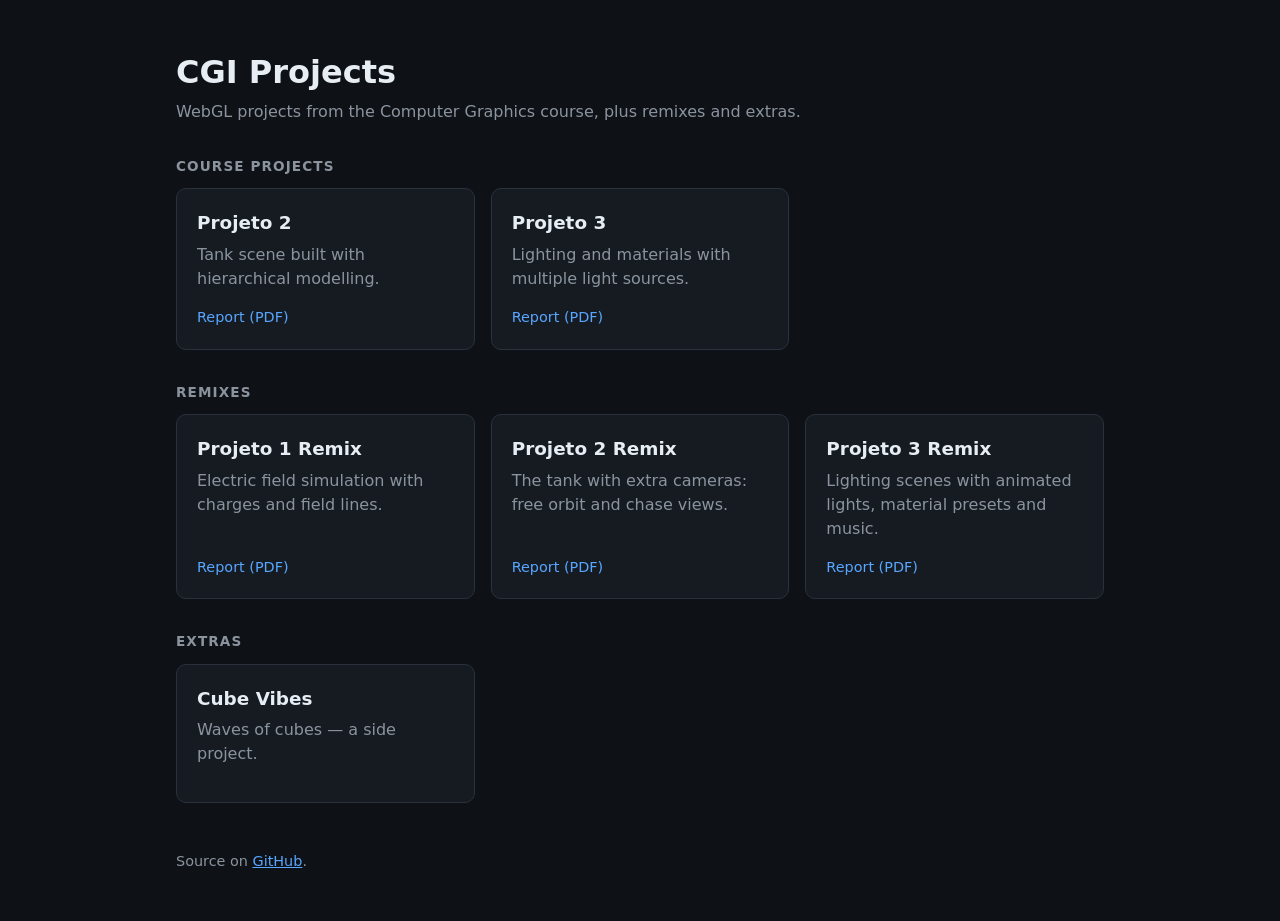
==== index.html @ b157bffd "add landing page" ====
<!doctype html>
<html lang="en">
<head>
<meta charset="utf-8">
<meta name="viewport" content="width=device-width, initial-scale=1">
<title>CGI Projects</title>
<style>
  :root {
    --bg: #0e1116;
    --card: #161b22;
    --card-hover: #1c232d;
    --border: #2a313c;
    --text: #e6edf3;
    --muted: #8b949e;
    --accent: #58a6ff;
  }
  * { box-sizing: border-box; }
  body {
    margin: 0;
    background: var(--bg);
    color: var(--text);
    font: 16px/1.5 system-ui, -apple-system, "Segoe UI", sans-serif;
  }
  main { max-width: 960px; margin: 0 auto; padding: 48px 16px; }
  h1 { margin: 0 0 4px; font-size: 2rem; }
  header p { margin: 0 0 32px; color: var(--muted); }
  h2 { font-size: 0.85rem; text-transform: uppercase; letter-spacing: 0.08em; color: var(--muted); margin: 32px 0 12px; }
  .grid { display: grid; grid-template-columns: repeat(auto-fill, minmax(260px, 1fr)); gap: 16px; }
  .card {
    position: relative;
    display: flex; flex-direction: column;
    padding: 20px;
    background: var(--card);
    border: 1px solid var(--border);
    border-radius: 10px;
    transition: background .15s, border-color .15s;
  }
  .card:hover, .card:focus-within { background: var(--card-hover); border-color: var(--accent); }
  .card h3 { margin: 0 0 6px; font-size: 1.15rem; }
  .card h3 a { color: var(--text); text-decoration: none; }
  /* whole card is clickable via the title link */
  .card h3 a::after { content: ""; position: absolute; inset: 0; border-radius: 10px; }
  .card h3 a:focus-visible { outline: none; }
  .card p { margin: 0 0 16px; color: var(--muted); flex: 1; }
  .card .report { position: relative; z-index: 1; align-self: flex-start; color: var(--accent); font-size: 0.9rem; text-decoration: none; }
  .card .report:hover { text-decoration: underline; }
  footer { margin-top: 48px; color: var(--muted); font-size: 0.9rem; }
  footer a { color: var(--accent); }
</style>
</head>
<body>
<main>
  <header>
    <h1>CGI Projects</h1>
    <p>WebGL projects from the Computer Graphics course, plus remixes and extras.</p>
  </header>

  <h2>Course projects</h2>
  <div class="grid">
    <article class="card">
      <h3><a href="projetos/projeto02/">Projeto 2</a></h3>
      <p>Tank scene built with hierarchical modelling.</p>
      <a class="report" href="projetos/projeto02/report.pdf">Report (PDF)</a>
    </article>
    <article class="card">
      <h3><a href="projetos/projeto03/">Projeto 3</a></h3>
      <p>Lighting and materials with multiple light sources.</p>
      <a class="report" href="projetos/projeto03/report.pdf">Report (PDF)</a>
    </article>
  </div>

  <h2>Remixes</h2>
  <div class="grid">
    <article class="card">
      <h3><a href="projetos/proj1/">Projeto 1 Remix</a></h3>
      <p>Electric field simulation with charges and field lines.</p>
      <a class="report" href="projetos/proj1/report.pdf">Report (PDF)</a>
    </article>
    <article class="card">
      <h3><a href="projetos/projeto02-remix/">Projeto 2 Remix</a></h3>
      <p>The tank with extra cameras: free orbit and chase views.</p>
      <a class="report" href="projetos/projeto02-remix/report.pdf">Report (PDF)</a>
    </article>
    <article class="card">
      <h3><a href="projetos/projeto03-remix/">Projeto 3 Remix</a></h3>
      <p>Lighting scenes with animated lights, material presets and music.</p>
      <a class="report" href="projetos/projeto03-remix/report.pdf">Report (PDF)</a>
    </article>
  </div>

  <h2>Extras</h2>
  <div class="grid">
    <article class="card">
      <h3><a href="projetos/waves/">Cube Vibes</a></h3>
      <p>Waves of cubes — a side project.</p>
    </article>
  </div>

  <footer>Source on <a href="https://github.com/jmamorim/CGI">GitHub</a>.</footer>
</main>
</body>
</html>
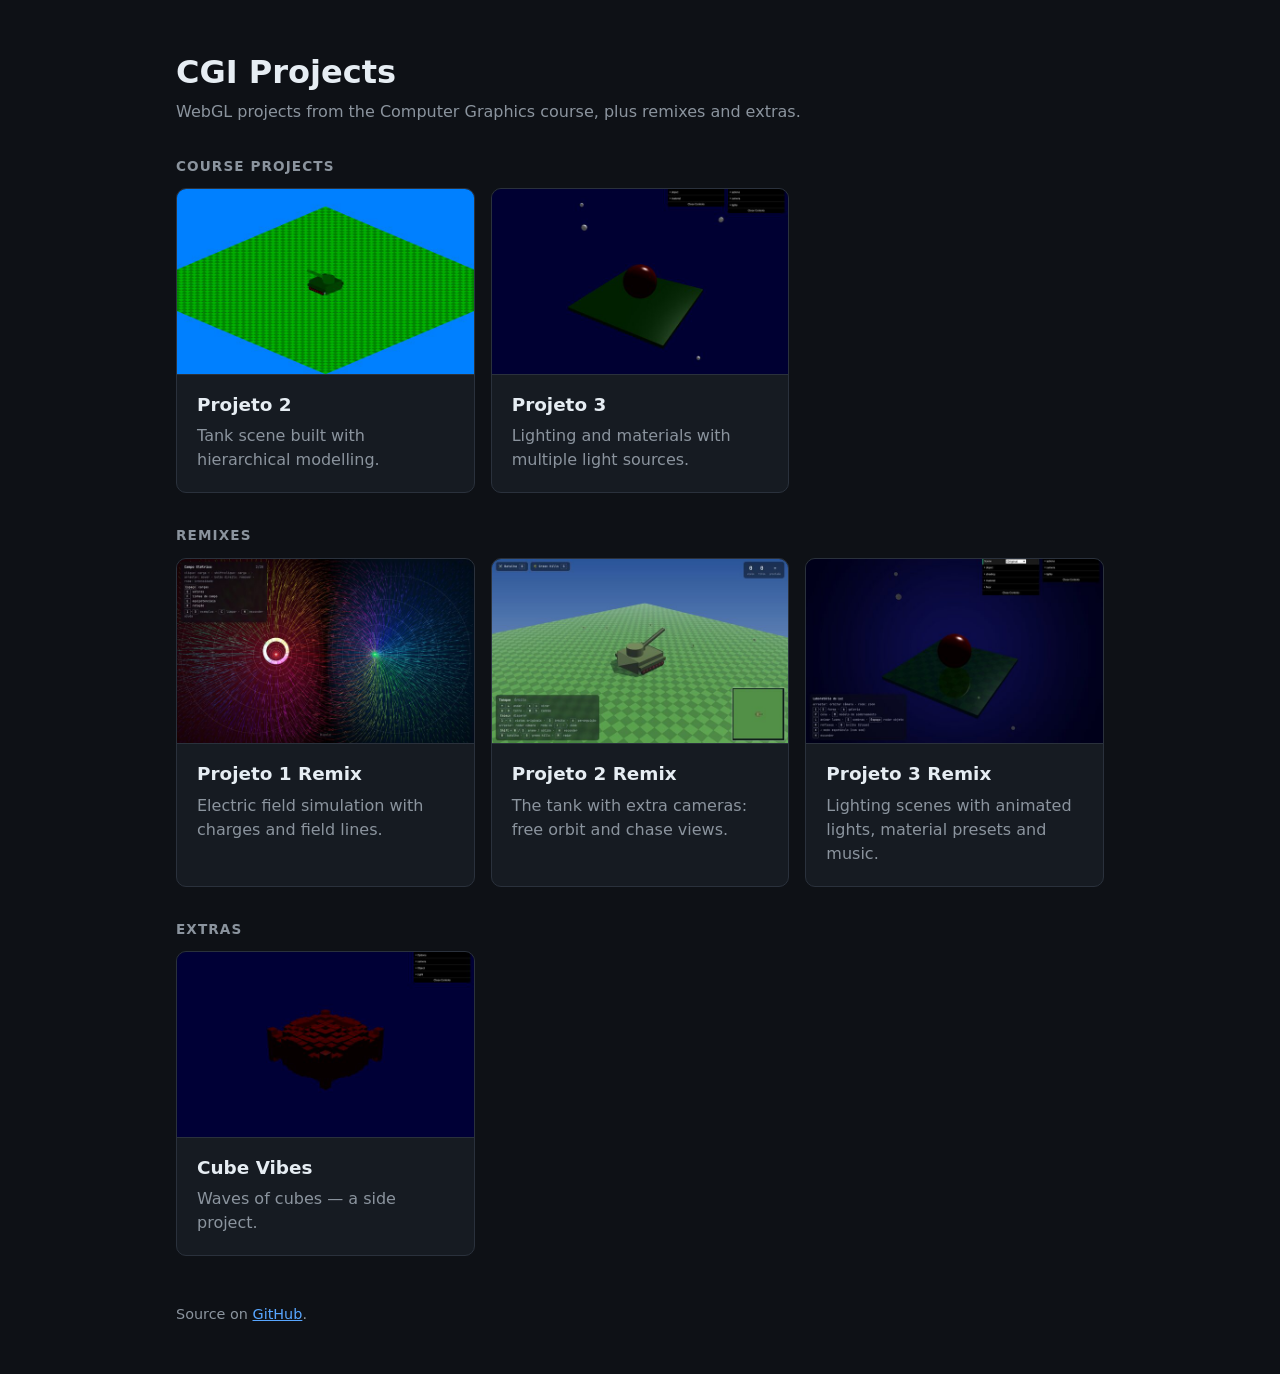
==== commit 986bc08c: "images and removal of pdf files referance on main page" ====
--- a/index.html
+++ b/index.html
@@ -29,21 +29,21 @@
   .card {
     position: relative;
     display: flex; flex-direction: column;
-    padding: 20px;
+    overflow: hidden;
+    padding: 0 20px 20px;
     background: var(--card);
     border: 1px solid var(--border);
     border-radius: 10px;
     transition: background .15s, border-color .15s;
   }
   .card:hover, .card:focus-within { background: var(--card-hover); border-color: var(--accent); }
+  .card img { display: block; width: calc(100% + 40px); margin: 0 -20px 16px; aspect-ratio: 16 / 10; object-fit: cover; border-bottom: 1px solid var(--border); }
   .card h3 { margin: 0 0 6px; font-size: 1.15rem; }
   .card h3 a { color: var(--text); text-decoration: none; }
-  /* whole card is clickable via the title link */
+  /* the title link covers the whole card, so a click anywhere opens the project */
   .card h3 a::after { content: ""; position: absolute; inset: 0; border-radius: 10px; }
   .card h3 a:focus-visible { outline: none; }
-  .card p { margin: 0 0 16px; color: var(--muted); flex: 1; }
-  .card .report { position: relative; z-index: 1; align-self: flex-start; color: var(--accent); font-size: 0.9rem; text-decoration: none; }
-  .card .report:hover { text-decoration: underline; }
+  .card p { margin: 0; color: var(--muted); }
   footer { margin-top: 48px; color: var(--muted); font-size: 0.9rem; }
   footer a { color: var(--accent); }
 </style>
@@ -58,39 +58,40 @@
   <h2>Course projects</h2>
   <div class="grid">
     <article class="card">
+      <img src="projetos/projeto02/thumb.jpg" alt="Screenshot of Projeto 2" loading="lazy">
       <h3><a href="projetos/projeto02/">Projeto 2</a></h3>
       <p>Tank scene built with hierarchical modelling.</p>
-      <a class="report" href="projetos/projeto02/report.pdf">Report (PDF)</a>
     </article>
     <article class="card">
+      <img src="projetos/projeto03/thumb.jpg" alt="Screenshot of Projeto 3" loading="lazy">
       <h3><a href="projetos/projeto03/">Projeto 3</a></h3>
       <p>Lighting and materials with multiple light sources.</p>
-      <a class="report" href="projetos/projeto03/report.pdf">Report (PDF)</a>
     </article>
   </div>
 
   <h2>Remixes</h2>
   <div class="grid">
     <article class="card">
+      <img src="projetos/proj1/thumb.jpg" alt="Screenshot of Projeto 1 Remix" loading="lazy">
       <h3><a href="projetos/proj1/">Projeto 1 Remix</a></h3>
       <p>Electric field simulation with charges and field lines.</p>
-      <a class="report" href="projetos/proj1/report.pdf">Report (PDF)</a>
     </article>
     <article class="card">
+      <img src="projetos/projeto02-remix/thumb.jpg" alt="Screenshot of Projeto 2 Remix" loading="lazy">
       <h3><a href="projetos/projeto02-remix/">Projeto 2 Remix</a></h3>
       <p>The tank with extra cameras: free orbit and chase views.</p>
-      <a class="report" href="projetos/projeto02-remix/report.pdf">Report (PDF)</a>
     </article>
     <article class="card">
+      <img src="projetos/projeto03-remix/thumb.jpg" alt="Screenshot of Projeto 3 Remix" loading="lazy">
       <h3><a href="projetos/projeto03-remix/">Projeto 3 Remix</a></h3>
       <p>Lighting scenes with animated lights, material presets and music.</p>
-      <a class="report" href="projetos/projeto03-remix/report.pdf">Report (PDF)</a>
     </article>
   </div>
 
   <h2>Extras</h2>
   <div class="grid">
     <article class="card">
+      <img src="projetos/waves/thumb.jpg" alt="Screenshot of Cube Vibes" loading="lazy">
       <h3><a href="projetos/waves/">Cube Vibes</a></h3>
       <p>Waves of cubes — a side project.</p>
     </article>
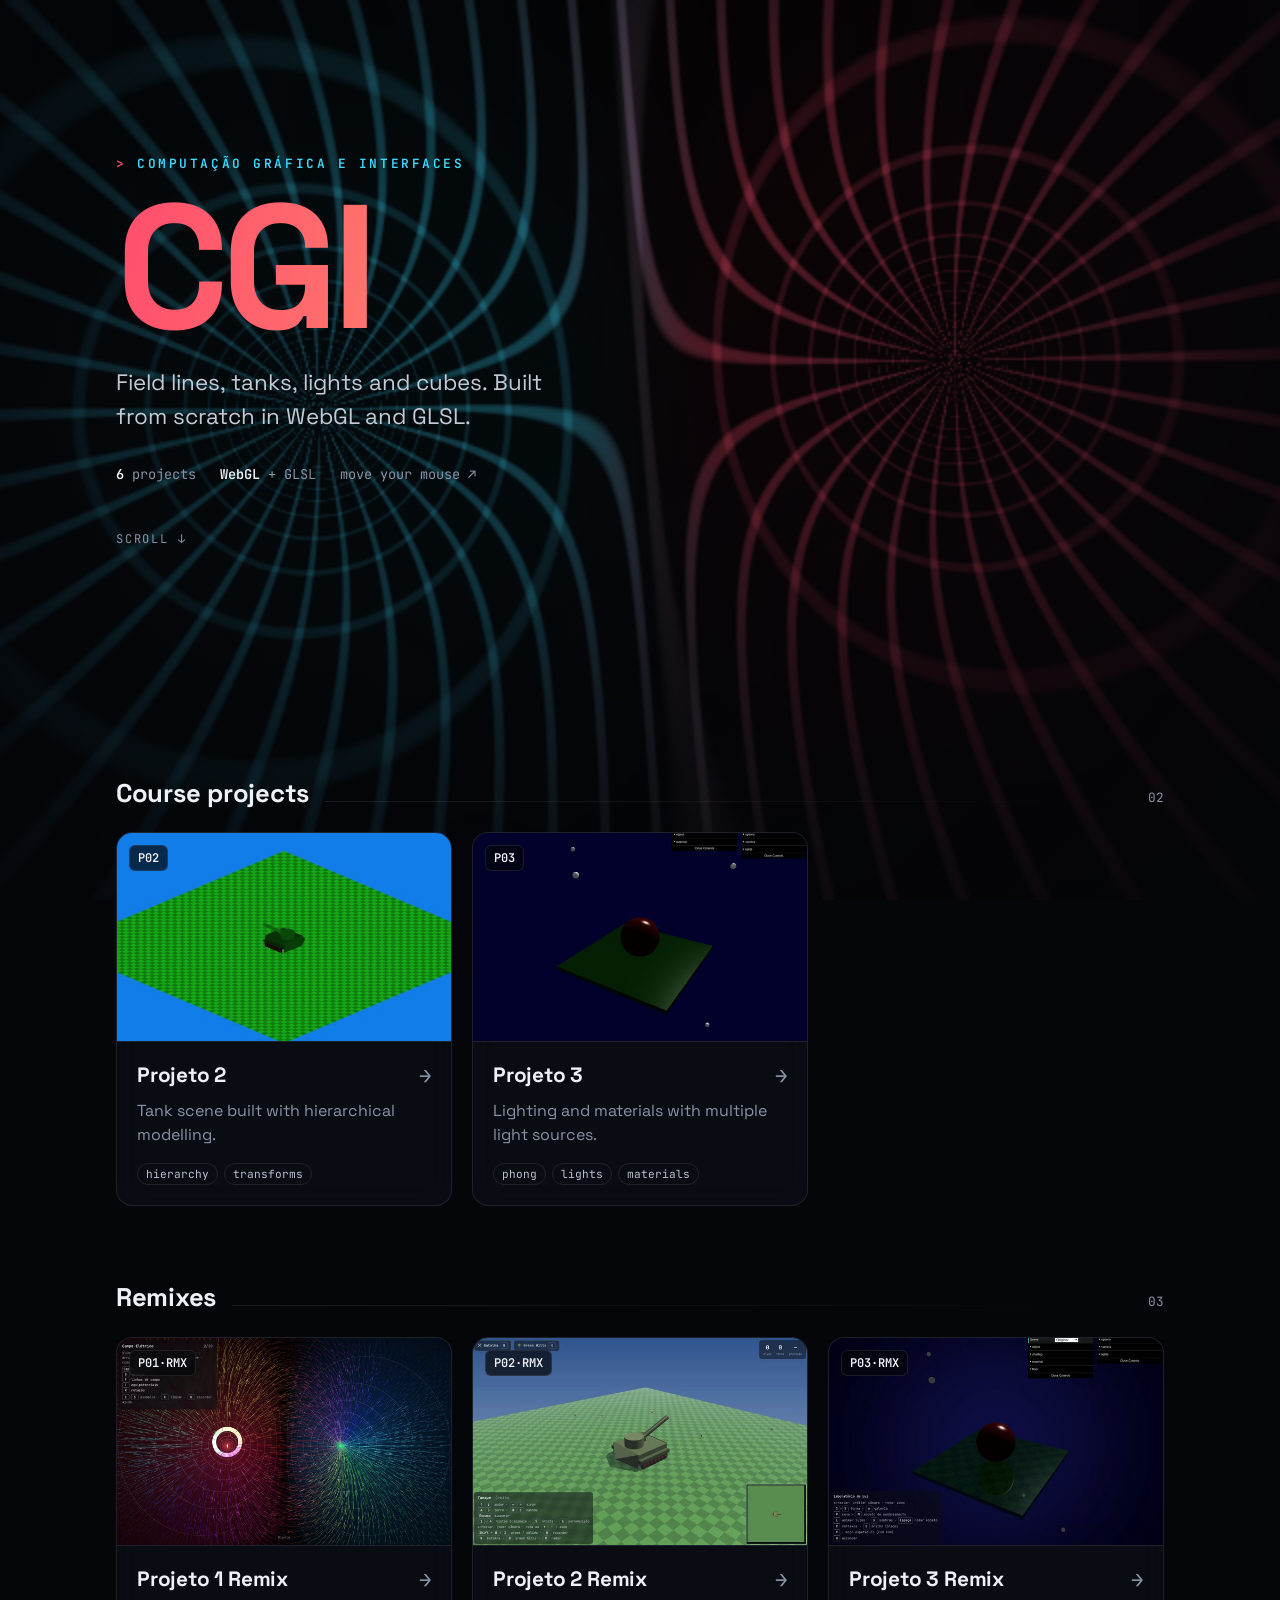
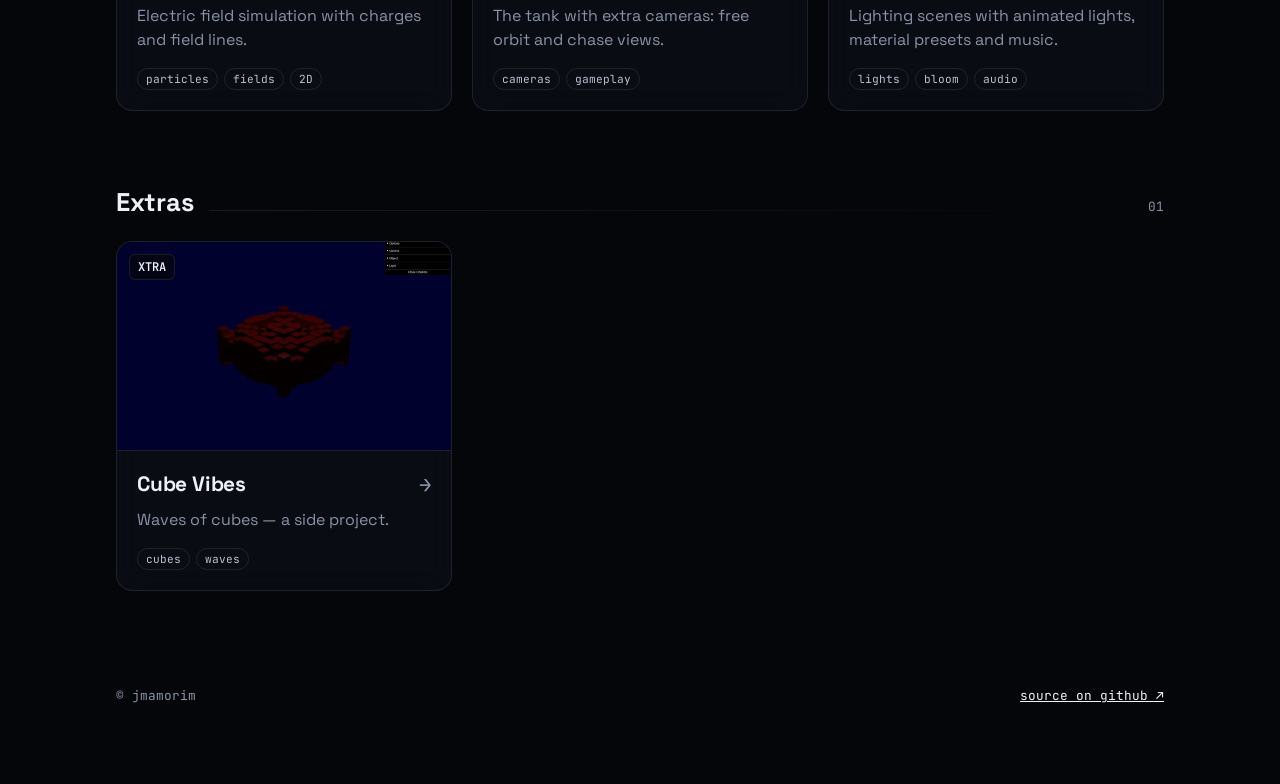
==== commit 8b49890a: "updated main page" ====
--- a/index.html
+++ b/index.html
@@ -4,100 +4,286 @@
 <meta charset="utf-8">
 <meta name="viewport" content="width=device-width, initial-scale=1">
 <title>CGI Projects</title>
+<link rel="preconnect" href="https://fonts.googleapis.com">
+<link rel="preconnect" href="https://fonts.gstatic.com" crossorigin>
+<link href="https://fonts.googleapis.com/css2?family=JetBrains+Mono:wght@400;600&family=Space+Grotesk:wght@500;700&display=swap" rel="stylesheet">
 <style>
   :root {
-    --bg: #0e1116;
-    --card: #161b22;
-    --card-hover: #1c232d;
-    --border: #2a313c;
-    --text: #e6edf3;
-    --muted: #8b949e;
-    --accent: #58a6ff;
+    --bg: #05060a;
+    --glass: rgba(14, 17, 26, 0.62);
+    --border: rgba(255, 255, 255, 0.09);
+    --text: #eef1f7;
+    --muted: #8a93a6;
+    --hot: #ff4d6d;
+    --cold: #3ddcff;
+    --mono: "JetBrains Mono", ui-monospace, monospace;
   }
   * { box-sizing: border-box; }
+  html { background: var(--bg); }
   body {
     margin: 0;
     background: var(--bg);
     color: var(--text);
-    font: 16px/1.5 system-ui, -apple-system, "Segoe UI", sans-serif;
-  }
-  main { max-width: 960px; margin: 0 auto; padding: 48px 16px; }
-  h1 { margin: 0 0 4px; font-size: 2rem; }
-  header p { margin: 0 0 32px; color: var(--muted); }
-  h2 { font-size: 0.85rem; text-transform: uppercase; letter-spacing: 0.08em; color: var(--muted); margin: 32px 0 12px; }
-  .grid { display: grid; grid-template-columns: repeat(auto-fill, minmax(260px, 1fr)); gap: 16px; }
+    font: 16px/1.5 "Space Grotesk", system-ui, sans-serif;
+    overflow-x: hidden;
+  }
+  #field { position: fixed; inset: 0; width: 100%; height: 100%; z-index: 0; display: block; }
+  /* darkens the shader toward the edges so the cards stay readable */
+  .veil { position: fixed; inset: 0; z-index: 0; pointer-events: none;
+    background: radial-gradient(ellipse at 50% 0%, transparent 0%, rgba(5,6,10,.55) 60%, rgba(5,6,10,.9) 100%); }
+  main { position: relative; z-index: 1; max-width: 1080px; margin: 0 auto; padding: 0 16px 80px; }
+
+  .hero { min-height: 78vh; display: flex; flex-direction: column; justify-content: center; }
+  .eyebrow { font: 600 0.8rem var(--mono); letter-spacing: .2em; text-transform: uppercase; color: var(--cold); margin: 0 0 16px; }
+  .eyebrow::before { content: "> "; color: var(--hot); }
+  h1 {
+    margin: 0;
+    font-size: clamp(4.5rem, 18vw, 11rem);
+    line-height: .9;
+    letter-spacing: -0.04em;
+    background: linear-gradient(100deg, var(--hot), #ffb36b 35%, #fff 50%, #8af0ff 65%, var(--cold));
+    background-size: 200% 100%;
+    -webkit-background-clip: text; background-clip: text; color: transparent;
+    animation: sheen 8s ease-in-out infinite alternate;
+  }
+  @keyframes sheen { to { background-position: 100% 0; } }
+  .tagline { max-width: 34ch; margin: 20px 0 0; font-size: clamp(1.1rem, 2.6vw, 1.4rem); color: #c4cad6; }
+  .stats { display: flex; flex-wrap: wrap; gap: 8px 24px; margin-top: 32px; font: 0.85rem var(--mono); color: var(--muted); }
+  .stats b { color: var(--text); font-weight: 600; }
+  @media (hover: none) { .hint { display: none; } }
+  .scroll { margin-top: 48px; font: 0.75rem var(--mono); color: var(--muted); letter-spacing: .15em; }
+  .scroll span { display: inline-block; animation: bob 1.6s ease-in-out infinite; }
+  @keyframes bob { 50% { transform: translateY(6px); } }
+
+  section { margin-top: 72px; }
+  .section-head { display: flex; align-items: baseline; gap: 16px; margin-bottom: 20px; }
+  h2 { margin: 0; font-size: 1.6rem; letter-spacing: -0.01em; }
+  .section-head .rule { flex: 1; height: 1px; background: linear-gradient(90deg, var(--border), transparent); }
+  .section-head .count { font: 0.8rem var(--mono); color: var(--muted); }
+
+  .grid { display: grid; grid-template-columns: repeat(auto-fill, minmax(min(300px, 100%), 1fr)); gap: 20px; perspective: 1200px; }
   .card {
+    --mx: 50%; --my: 50%; --rx: 0deg; --ry: 0deg;
     position: relative;
     display: flex; flex-direction: column;
     overflow: hidden;
-    padding: 0 20px 20px;
-    background: var(--card);
+    background: var(--glass);
+    backdrop-filter: blur(14px); -webkit-backdrop-filter: blur(14px);
     border: 1px solid var(--border);
-    border-radius: 10px;
-    transition: background .15s, border-color .15s;
-  }
-  .card:hover, .card:focus-within { background: var(--card-hover); border-color: var(--accent); }
-  .card img { display: block; width: calc(100% + 40px); margin: 0 -20px 16px; aspect-ratio: 16 / 10; object-fit: cover; border-bottom: 1px solid var(--border); }
-  .card h3 { margin: 0 0 6px; font-size: 1.15rem; }
+    border-radius: 16px;
+    transform: rotateX(var(--rx)) rotateY(var(--ry));
+    transition: transform .25s ease-out, border-color .25s, box-shadow .25s;
+  }
+  .card:hover, .card:focus-within {
+    border-color: rgba(255,255,255,.22);
+    box-shadow: 0 20px 60px -20px rgba(61,220,255,.35), 0 10px 40px -20px rgba(255,77,109,.35);
+  }
+  /* glow that follows the cursor */
+  .card::before {
+    content: ""; position: absolute; inset: 0; z-index: 2; pointer-events: none; opacity: 0; transition: opacity .25s;
+    background: radial-gradient(420px circle at var(--mx) var(--my), rgba(255,255,255,.12), transparent 45%);
+  }
+  .card:hover::before { opacity: 1; }
+  .thumb { position: relative; aspect-ratio: 16 / 10; overflow: hidden; border-bottom: 1px solid var(--border); }
+  .thumb img { display: block; width: 100%; height: 100%; object-fit: cover; transform: scale(1.02); transition: transform .5s cubic-bezier(.2,.7,.2,1), filter .5s; filter: saturate(.85); }
+  .card:hover .thumb img { transform: scale(1.09); filter: saturate(1.15); }
+  .thumb .num {
+    position: absolute; top: 12px; left: 12px;
+    font: 600 0.75rem var(--mono); padding: 4px 8px; border-radius: 6px;
+    background: rgba(5,6,10,.7); border: 1px solid var(--border); backdrop-filter: blur(6px);
+  }
+  .body { padding: 18px 20px 20px; display: flex; flex-direction: column; gap: 8px; flex: 1; }
+  .card h3 { margin: 0; font-size: 1.3rem; letter-spacing: -0.01em; display: flex; align-items: center; justify-content: space-between; gap: 12px; }
   .card h3 a { color: var(--text); text-decoration: none; }
   /* the title link covers the whole card, so a click anywhere opens the project */
-  .card h3 a::after { content: ""; position: absolute; inset: 0; border-radius: 10px; }
+  .card h3 a::after { content: ""; position: absolute; inset: 0; z-index: 3; border-radius: 16px; }
   .card h3 a:focus-visible { outline: none; }
+  .card:focus-within { outline: 2px solid var(--cold); outline-offset: 3px; }
+  .arrow { font-family: var(--mono); color: var(--muted); transition: transform .25s, color .25s; }
+  .card:hover .arrow { transform: translateX(4px); color: var(--cold); }
   .card p { margin: 0; color: var(--muted); }
-  footer { margin-top: 48px; color: var(--muted); font-size: 0.9rem; }
-  footer a { color: var(--accent); }
+  .tags { display: flex; flex-wrap: wrap; gap: 6px; margin-top: auto; padding-top: 8px; }
+  .tags span { font: 0.7rem var(--mono); color: #b9c1d0; padding: 3px 8px; border-radius: 999px; border: 1px solid var(--border); }
+
+  footer { margin-top: 96px; display: flex; flex-wrap: wrap; justify-content: space-between; gap: 12px; font: 0.8rem var(--mono); color: var(--muted); }
+  footer a { color: var(--text); }
+  footer a:hover { color: var(--cold); }
+
+  @media (prefers-reduced-motion: reduce) {
+    *, *::before { animation: none !important; transition: none !important; }
+  }
 </style>
 </head>
 <body>
+<canvas id="field" aria-hidden="true"></canvas>
+<div class="veil"></div>
 <main>
-  <header>
-    <h1>CGI Projects</h1>
-    <p>WebGL projects from the Computer Graphics course, plus remixes and extras.</p>
+  <header class="hero">
+    <p class="eyebrow">Computação Gráfica e Interfaces</p>
+    <h1>CGI</h1>
+    <p class="tagline">Field lines, tanks, lights and cubes. Built from scratch in WebGL and GLSL.</p>
+    <div class="stats"><span><b>6</b> projects</span><span><b>WebGL</b> + GLSL</span><span class="hint">move your mouse ↗</span></div>
+    <div class="scroll">SCROLL <span>↓</span></div>
   </header>
 
-  <h2>Course projects</h2>
-  <div class="grid">
-    <article class="card">
-      <img src="projetos/projeto02/thumb.jpg" alt="Screenshot of Projeto 2" loading="lazy">
-      <h3><a href="projetos/projeto02/">Projeto 2</a></h3>
-      <p>Tank scene built with hierarchical modelling.</p>
-    </article>
-    <article class="card">
-      <img src="projetos/projeto03/thumb.jpg" alt="Screenshot of Projeto 3" loading="lazy">
-      <h3><a href="projetos/projeto03/">Projeto 3</a></h3>
-      <p>Lighting and materials with multiple light sources.</p>
-    </article>
-  </div>
-
-  <h2>Remixes</h2>
-  <div class="grid">
-    <article class="card">
-      <img src="projetos/proj1/thumb.jpg" alt="Screenshot of Projeto 1 Remix" loading="lazy">
-      <h3><a href="projetos/proj1/">Projeto 1 Remix</a></h3>
-      <p>Electric field simulation with charges and field lines.</p>
-    </article>
-    <article class="card">
-      <img src="projetos/projeto02-remix/thumb.jpg" alt="Screenshot of Projeto 2 Remix" loading="lazy">
-      <h3><a href="projetos/projeto02-remix/">Projeto 2 Remix</a></h3>
-      <p>The tank with extra cameras: free orbit and chase views.</p>
-    </article>
-    <article class="card">
-      <img src="projetos/projeto03-remix/thumb.jpg" alt="Screenshot of Projeto 3 Remix" loading="lazy">
-      <h3><a href="projetos/projeto03-remix/">Projeto 3 Remix</a></h3>
-      <p>Lighting scenes with animated lights, material presets and music.</p>
-    </article>
-  </div>
-
-  <h2>Extras</h2>
-  <div class="grid">
-    <article class="card">
-      <img src="projetos/waves/thumb.jpg" alt="Screenshot of Cube Vibes" loading="lazy">
-      <h3><a href="projetos/waves/">Cube Vibes</a></h3>
-      <p>Waves of cubes — a side project.</p>
-    </article>
-  </div>
-
-  <footer>Source on <a href="https://github.com/jmamorim/CGI">GitHub</a>.</footer>
+  <section>
+    <div class="section-head"><h2>Course projects</h2><span class="rule"></span><span class="count">02</span></div>
+    <div class="grid">
+      <article class="card">
+        <div class="thumb"><img src="projetos/projeto02/thumb.jpg" alt="Screenshot of Projeto 2" loading="lazy"><span class="num">P02</span></div>
+        <div class="body">
+          <h3><a href="projetos/projeto02/">Projeto 2</a><span class="arrow">→</span></h3>
+          <p>Tank scene built with hierarchical modelling.</p>
+          <div class="tags"><span>hierarchy</span><span>transforms</span></div>
+        </div>
+      </article>
+      <article class="card">
+        <div class="thumb"><img src="projetos/projeto03/thumb.jpg" alt="Screenshot of Projeto 3" loading="lazy"><span class="num">P03</span></div>
+        <div class="body">
+          <h3><a href="projetos/projeto03/">Projeto 3</a><span class="arrow">→</span></h3>
+          <p>Lighting and materials with multiple light sources.</p>
+          <div class="tags"><span>phong</span><span>lights</span><span>materials</span></div>
+        </div>
+      </article>
+    </div>
+  </section>
+
+  <section>
+    <div class="section-head"><h2>Remixes</h2><span class="rule"></span><span class="count">03</span></div>
+    <div class="grid">
+      <article class="card">
+        <div class="thumb"><img src="projetos/proj1/thumb.jpg" alt="Screenshot of Projeto 1 Remix" loading="lazy"><span class="num">P01·RMX</span></div>
+        <div class="body">
+          <h3><a href="projetos/proj1/">Projeto 1 Remix</a><span class="arrow">→</span></h3>
+          <p>Electric field simulation with charges and field lines.</p>
+          <div class="tags"><span>particles</span><span>fields</span><span>2D</span></div>
+        </div>
+      </article>
+      <article class="card">
+        <div class="thumb"><img src="projetos/projeto02-remix/thumb.jpg" alt="Screenshot of Projeto 2 Remix" loading="lazy"><span class="num">P02·RMX</span></div>
+        <div class="body">
+          <h3><a href="projetos/projeto02-remix/">Projeto 2 Remix</a><span class="arrow">→</span></h3>
+          <p>The tank with extra cameras: free orbit and chase views.</p>
+          <div class="tags"><span>cameras</span><span>gameplay</span></div>
+        </div>
+      </article>
+      <article class="card">
+        <div class="thumb"><img src="projetos/projeto03-remix/thumb.jpg" alt="Screenshot of Projeto 3 Remix" loading="lazy"><span class="num">P03·RMX</span></div>
+        <div class="body">
+          <h3><a href="projetos/projeto03-remix/">Projeto 3 Remix</a><span class="arrow">→</span></h3>
+          <p>Lighting scenes with animated lights, material presets and music.</p>
+          <div class="tags"><span>lights</span><span>bloom</span><span>audio</span></div>
+        </div>
+      </article>
+    </div>
+  </section>
+
+  <section>
+    <div class="section-head"><h2>Extras</h2><span class="rule"></span><span class="count">01</span></div>
+    <div class="grid">
+      <article class="card">
+        <div class="thumb"><img src="projetos/waves/thumb.jpg" alt="Screenshot of Cube Vibes" loading="lazy"><span class="num">XTRA</span></div>
+        <div class="body">
+          <h3><a href="projetos/waves/">Cube Vibes</a><span class="arrow">→</span></h3>
+          <p>Waves of cubes — a side project.</p>
+          <div class="tags"><span>cubes</span><span>waves</span></div>
+        </div>
+      </article>
+    </div>
+  </section>
+
+  <footer><span>© jmamorim</span><a href="https://github.com/jmamorim/CGI">source on github ↗</a></footer>
 </main>
+
+<script>
+// Background: a dipole electric field drawn in a fragment shader, a nod to Projeto 1.
+// The positive charge follows the mouse; the negative one drifts on its own.
+(() => {
+  const canvas = document.getElementById('field');
+  const gl = canvas.getContext('webgl', { antialias: false, alpha: false });
+  if (!gl) return;
+  const still = matchMedia('(prefers-reduced-motion: reduce)').matches;
+
+  const vs = 'attribute vec2 p; void main(){ gl_Position = vec4(p, 0.0, 1.0); }';
+  const fs = `
+    precision highp float;
+    uniform vec2 res; uniform vec2 a; uniform vec2 b; uniform float t;
+    vec2 E(vec2 p, vec2 q, float s){ vec2 d = p - q; float r2 = dot(d, d) + 0.002; return s * d / (r2 * sqrt(r2)); }
+    void main(){
+      vec2 uv = (gl_FragCoord.xy - 0.5 * res) / res.y;
+      vec2 e = E(uv, a, 1.0) + E(uv, b, -1.0);
+      // the field angle gives the streamline bands, the potential gives equipotential rings
+      float pot = 1.0 / length(uv - a) - 1.0 / length(uv - b);
+      float ang = atan(e.y, e.x);
+      float lines = smoothstep(0.92, 1.0, abs(sin(ang * 14.0 + t * 0.6)));
+      float rings = smoothstep(0.96, 1.0, abs(sin(pot * 2.2 - t * 0.8)));
+      float mag = clamp(log(length(e) + 1.0) * 0.35, 0.0, 1.0);
+      vec3 hot = vec3(1.0, 0.30, 0.43), cold = vec3(0.24, 0.86, 1.0);
+      vec3 col = mix(cold, hot, smoothstep(-1.5, 1.5, pot));
+      vec3 c = col * (lines * 0.35 + rings * 0.18 + 0.05) * mag;
+      gl_FragColor = vec4(c, 1.0);
+    }`;
+  const sh = (type, src) => { const s = gl.createShader(type); gl.shaderSource(s, src); gl.compileShader(s); return s; };
+  const prog = gl.createProgram();
+  gl.attachShader(prog, sh(gl.VERTEX_SHADER, vs));
+  gl.attachShader(prog, sh(gl.FRAGMENT_SHADER, fs));
+  gl.linkProgram(prog);
+  if (!gl.getProgramParameter(prog, gl.LINK_STATUS)) return;
+  gl.useProgram(prog);
+  gl.bindBuffer(gl.ARRAY_BUFFER, gl.createBuffer());
+  gl.bufferData(gl.ARRAY_BUFFER, new Float32Array([-1, -1, 3, -1, -1, 3]), gl.STATIC_DRAW);
+  gl.enableVertexAttribArray(0);
+  gl.vertexAttribPointer(0, 2, gl.FLOAT, false, 0, 0);
+  const u = n => gl.getUniformLocation(prog, n);
+  const uRes = u('res'), uA = u('a'), uB = u('b'), uT = u('t');
+
+  // half resolution: the soft look hides it and it keeps laptops cool
+  const scale = 0.5;
+  const resize = () => {
+    canvas.width = Math.max(1, innerWidth * scale);
+    canvas.height = Math.max(1, innerHeight * scale);
+    gl.viewport(0, 0, canvas.width, canvas.height);
+  };
+  addEventListener('resize', resize);
+  resize();
+
+  const target = [0.35, 0.1], pos = [0.35, 0.1];
+  addEventListener('pointermove', e => {
+    target[0] = (e.clientX - innerWidth / 2) / innerHeight;
+    target[1] = (innerHeight / 2 - e.clientY) / innerHeight;
+  });
+
+  const frame = ms => {
+    const t = ms / 1000;
+    pos[0] += (target[0] - pos[0]) * 0.06;
+    pos[1] += (target[1] - pos[1]) * 0.06;
+    gl.uniform2f(uRes, canvas.width, canvas.height);
+    gl.uniform2f(uA, pos[0], pos[1]);
+    gl.uniform2f(uB, -0.45 + 0.12 * Math.cos(t * 0.3), -0.05 + 0.12 * Math.sin(t * 0.4));
+    gl.uniform1f(uT, t);
+    gl.drawArrays(gl.TRIANGLES, 0, 3);
+    if (!still) requestAnimationFrame(frame);
+  };
+  requestAnimationFrame(frame);
+})();
+
+// Cards tilt toward the cursor and carry a glow that follows it.
+if (matchMedia('(hover: hover) and (prefers-reduced-motion: no-preference)').matches) {
+  for (const card of document.querySelectorAll('.card')) {
+    card.addEventListener('pointermove', e => {
+      const r = card.getBoundingClientRect();
+      const x = (e.clientX - r.left) / r.width, y = (e.clientY - r.top) / r.height;
+      card.style.setProperty('--mx', x * 100 + '%');
+      card.style.setProperty('--my', y * 100 + '%');
+      card.style.setProperty('--ry', (x - 0.5) * 10 + 'deg');
+      card.style.setProperty('--rx', (0.5 - y) * 10 + 'deg');
+    });
+    card.addEventListener('pointerleave', () => {
+      card.style.setProperty('--rx', '0deg');
+      card.style.setProperty('--ry', '0deg');
+    });
+  }
+}
+</script>
 </body>
 </html>
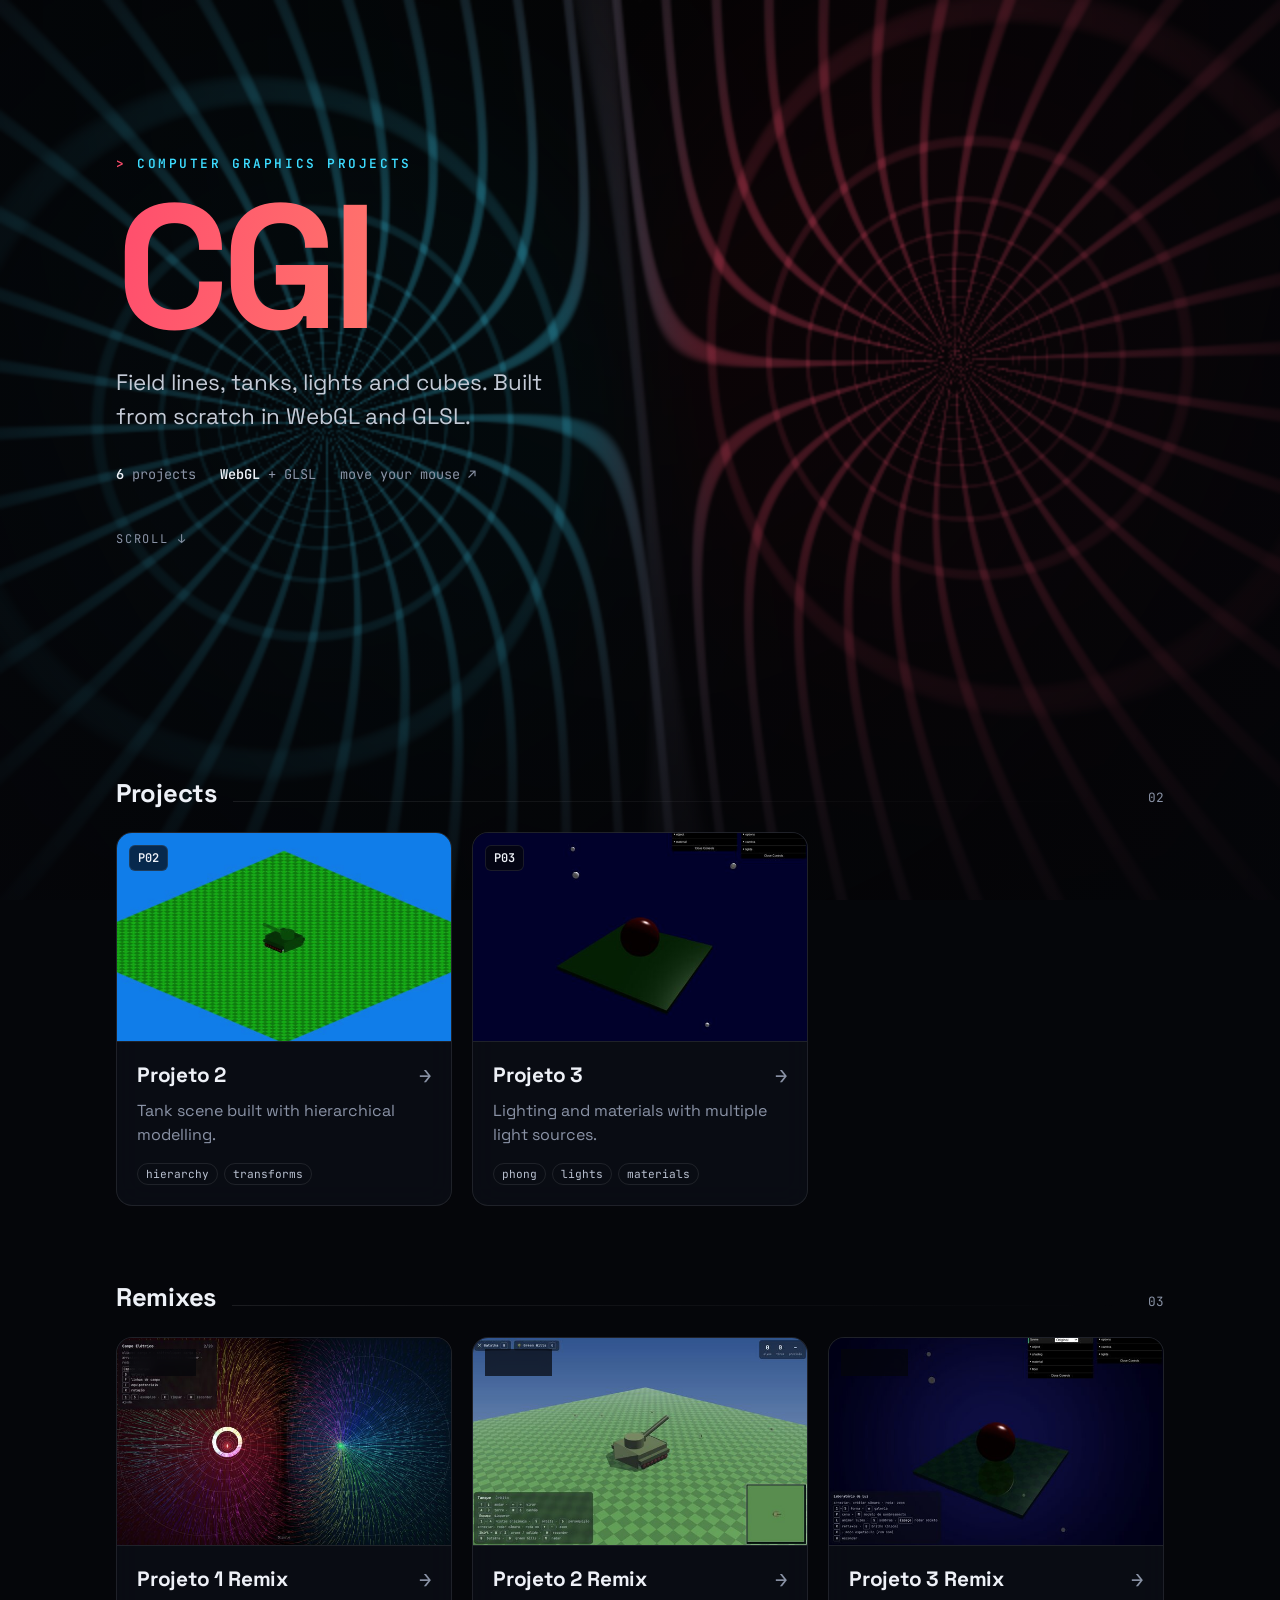
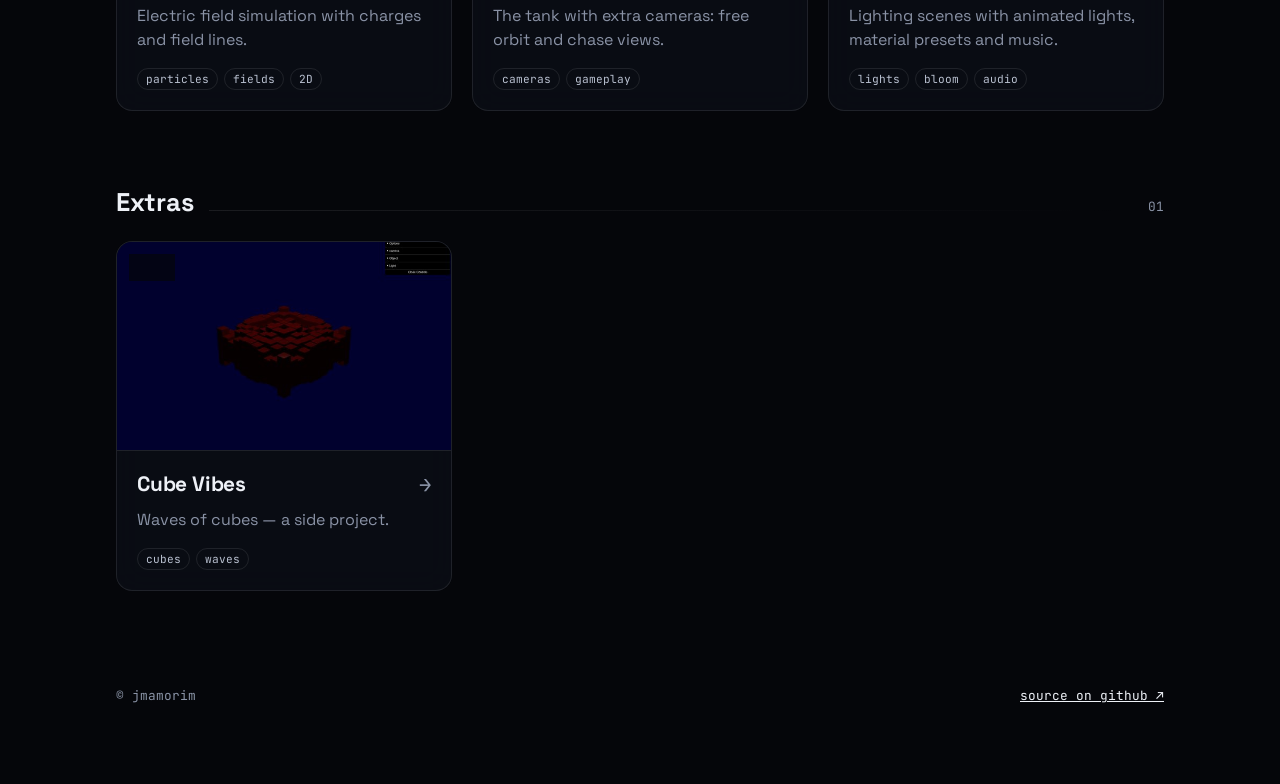
==== commit 570f1e74: "update title and section headings for clarity" ====
--- a/index.html
+++ b/index.html
@@ -3,7 +3,7 @@
 <head>
 <meta charset="utf-8">
 <meta name="viewport" content="width=device-width, initial-scale=1">
-<title>CGI Projects</title>
+<title>CGI · Computer Graphics Projects</title>
 <link rel="preconnect" href="https://fonts.googleapis.com">
 <link rel="preconnect" href="https://fonts.gstatic.com" crossorigin>
 <link href="https://fonts.googleapis.com/css2?family=JetBrains+Mono:wght@400;600&family=Space+Grotesk:wght@500;700&display=swap" rel="stylesheet">
@@ -119,7 +119,7 @@
 <div class="veil"></div>
 <main>
   <header class="hero">
-    <p class="eyebrow">Computação Gráfica e Interfaces</p>
+    <p class="eyebrow">Computer Graphics Projects</p>
     <h1>CGI</h1>
     <p class="tagline">Field lines, tanks, lights and cubes. Built from scratch in WebGL and GLSL.</p>
     <div class="stats"><span><b>6</b> projects</span><span><b>WebGL</b> + GLSL</span><span class="hint">move your mouse ↗</span></div>
@@ -127,7 +127,7 @@
   </header>
 
   <section>
-    <div class="section-head"><h2>Course projects</h2><span class="rule"></span><span class="count">02</span></div>
+    <div class="section-head"><h2>Projects</h2><span class="rule"></span><span class="count">02</span></div>
     <div class="grid">
       <article class="card">
         <div class="thumb"><img src="projetos/projeto02/thumb.jpg" alt="Screenshot of Projeto 2" loading="lazy"><span class="num">P02</span></div>
